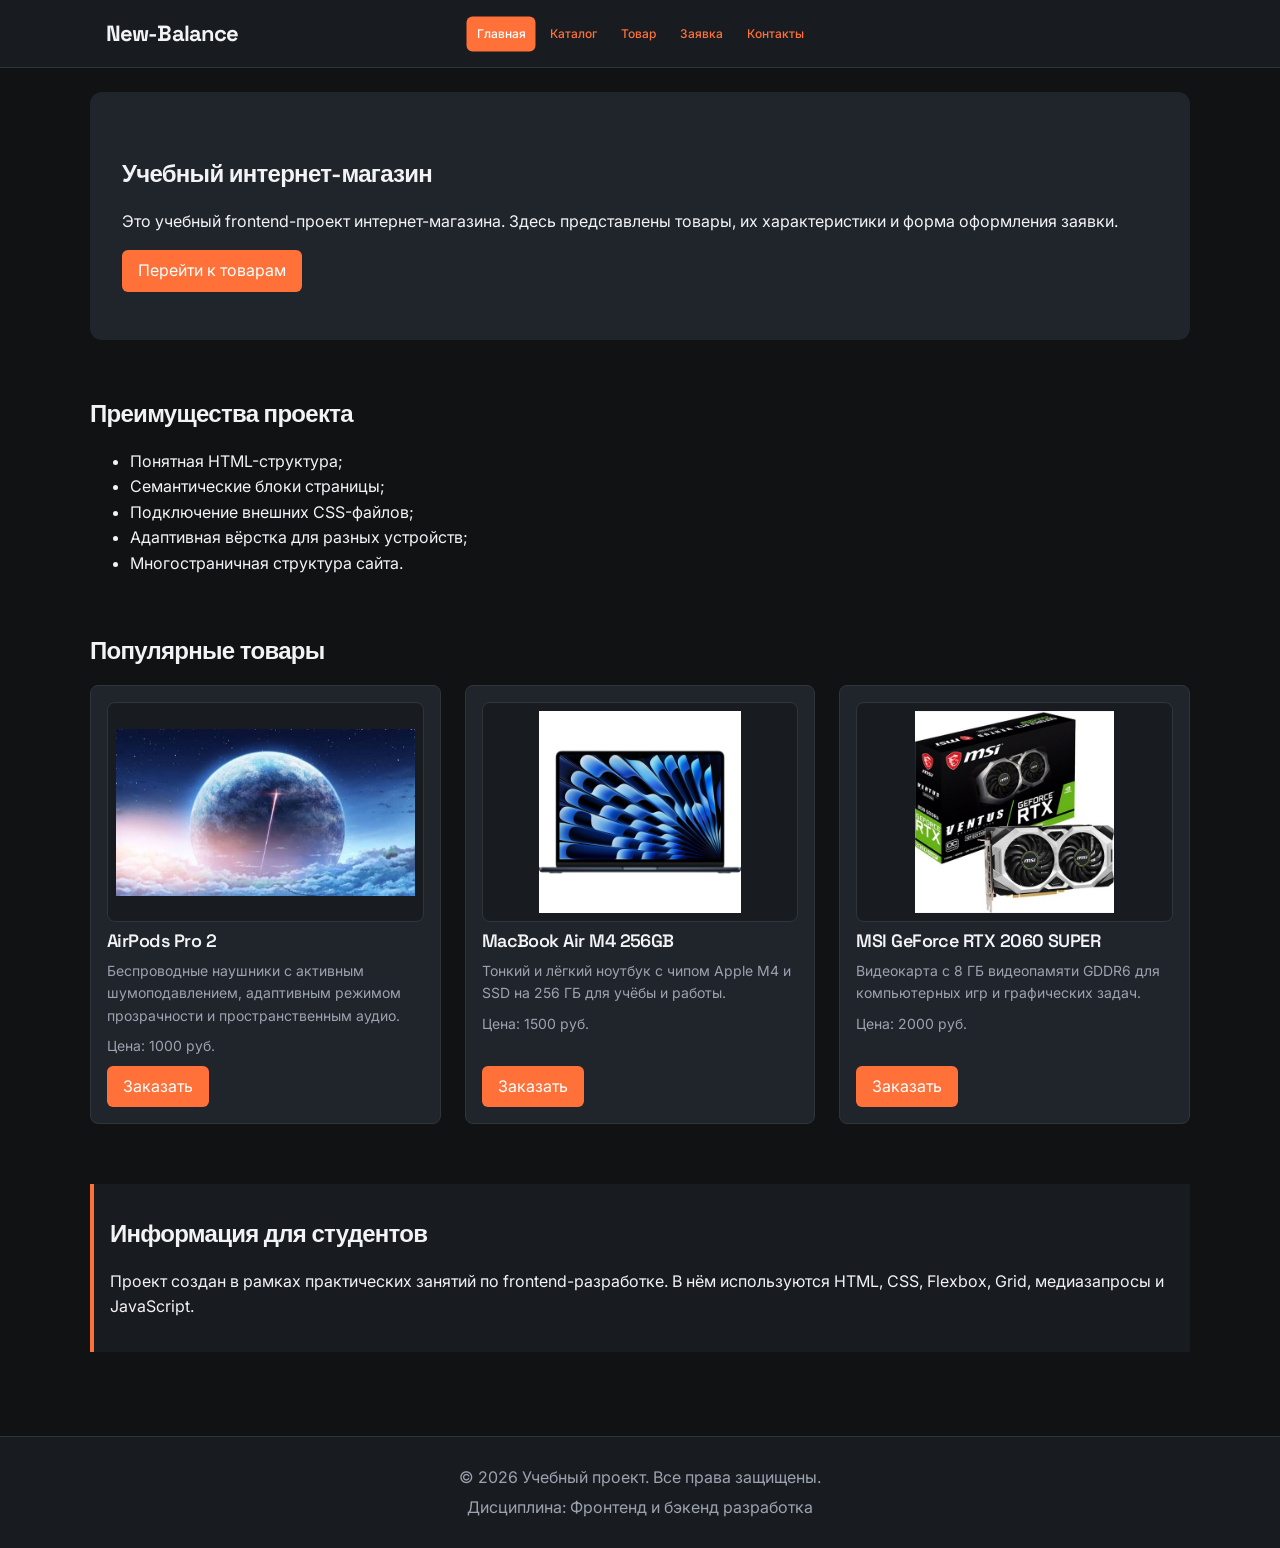
==== index.html @ 028021dd "feat: add responsive layout for shop" ====
<!DOCTYPE html>
<html lang="ru">
<head>
  <meta charset="UTF-8">
  <meta name="viewport" content="width=device-width, initial-scale=1.0">

  <meta name="description" content="Учебный интернет-магазин: каталог товаров, характеристики и оформление заявок.">
  <meta property="og:type" content="website">
  <meta property="og:title" content="Учебный интернет-магазин">
  <meta property="og:description" content="Учебный frontend-проект интернет-магазина.">

  <title>Учебный интернет-магазин</title>

  <link rel="stylesheet" href="css/style.css">
  <link rel="stylesheet" href="css/responsive.css">

  <script src="js/main.js" defer></script>

  <link rel="preconnect" href="https://fonts.googleapis.com">
  <link rel="preconnect" href="https://fonts.gstatic.com" crossorigin>
  <link href="https://fonts.googleapis.com/css2?family=IBM+Plex+Mono:wght@400;500&family=Inter:wght@400;500;600;700;800&family=Space+Grotesk:wght@500;600;700&display=swap" rel="stylesheet">
</head>

<body>
  <a class="skip-link" href="#main">Перейти к основному содержимому</a>

  <header>
    <div class="site-header">
      <a class="site-logo" href="index.html">New-Balance</a>

      <nav class="site-nav" aria-label="Основная навигация">
        <ul class="site-nav__list">
          <li><a href="index.html" aria-current="page">Главная</a></li>
          <li><a href="catalog.html">Каталог</a></li>
          <li><a href="product.html">Товар</a></li>
          <li><a href="order.html">Заявка</a></li>
          <li><a href="contacts.html">Контакты</a></li>
        </ul>
      </nav>
    </div>
  </header>

  <main id="main">
    <section class="hero">
      <h1>Учебный интернет-магазин</h1>

      <p>
        Это учебный frontend-проект интернет-магазина.
        Здесь представлены товары, их характеристики и форма оформления заявки.
      </p>

      <a class="button" href="#popular">Перейти к товарам</a>
    </section>

    <section class="section" id="advantages">
      <h2>Преимущества проекта</h2>

      <ul class="advantages-list">
        <li>Понятная HTML-структура;</li>
        <li>Семантические блоки страницы;</li>
        <li>Подключение внешних CSS-файлов;</li>
        <li>Адаптивная вёрстка для разных устройств;</li>
        <li>Многостраничная структура сайта.</li>
      </ul>
    </section>

    <section class="section" id="popular">
      <h2>Популярные товары</h2>

      <div class="products-grid">

        <article class="product-card">
          <img
            class="product-card__image"
            src="images/images (1).jpeg"
            srcset="
              images/responsive/airpods-480.jpeg 480w,
              images/responsive/airpods-960.jpeg 960w
            "
            sizes="(max-width: 767px) 100vw, (max-width: 1023px) 50vw, 33vw"
            alt="Беспроводные наушники Apple AirPods Pro 2"
            loading="lazy"
          >

          <h3>AirPods Pro 2</h3>

          <p>
            Беспроводные наушники с активным шумоподавлением,
            адаптивным режимом прозрачности и пространственным аудио.
          </p>

          <p>Цена: 1000 руб.</p>

          <button
            class="button product-card__button"
            type="button"
            data-product="AirPods Pro 2"
          >
            Заказать
          </button>
        </article>

        <article class="product-card">
          <img
            class="product-card__image"
            src="images/macbook.jpeg"
            srcset="
              images/responsive/macbook-480.jpeg 480w,
              images/responsive/macbook-960.jpeg 960w
            "
            sizes="(max-width: 767px) 100vw, (max-width: 1023px) 50vw, 33vw"
            alt="Ноутбук Apple MacBook Air M4"
            loading="lazy"
          >

          <h3>MacBook Air M4 256GB</h3>

          <p>
            Тонкий и лёгкий ноутбук с чипом Apple M4
            и SSD на 256 ГБ для учёбы и работы.
          </p>

          <p>Цена: 1500 руб.</p>

          <button
            class="button product-card__button"
            type="button"
            data-product="MacBook Air M4 256GB"
          >
            Заказать
          </button>
        </article>

        <article class="product-card">
          <img
            class="product-card__image"
            src="images/video.jpeg"
            srcset="
              images/responsive/video-480.jpeg 480w,
              images/responsive/video-960.jpeg 960w
            "
            sizes="(max-width: 767px) 100vw, (max-width: 1023px) 50vw, 33vw"
            alt="Видеокарта MSI GeForce RTX 2060 SUPER"
            loading="lazy"
          >

          <h3>MSI GeForce RTX 2060 SUPER</h3>

          <p>
            Видеокарта с 8 ГБ видеопамяти GDDR6
            для компьютерных игр и графических задач.
          </p>

          <p>Цена: 2000 руб.</p>

          <button
            class="button product-card__button"
            type="button"
            data-product="MSI GeForce RTX 2060 SUPER"
          >
            Заказать
          </button>
        </article>

      </div>
    </section>

    <aside class="aside-info">
      <h2>Информация для студентов</h2>

      <p>
        Проект создан в рамках практических занятий по frontend-разработке.
        В нём используются HTML, CSS, Flexbox, Grid, медиазапросы
        и JavaScript.
      </p>
    </aside>
  </main>

  <footer id="contacts">
    <p>&copy; 2026 Учебный проект. Все права защищены.</p>
    <p>Дисциплина: Фронтенд и бэкенд разработка</p>
  </footer>

  <dialog
    class="order-dialog"
    id="order-dialog"
    aria-labelledby="order-dialog-title"
  >
    <h2 id="order-dialog-title">Оформление заявки</h2>

    <form class="order-form" id="order-form" action="#" method="post" novalidate>
      <input id="selected-product" name="selected-product" type="hidden">

      <div class="form-field">
        <label for="order-name">Имя</label>
        <input
          id="order-name"
          name="name"
          type="text"
          placeholder="Введите ваше имя"
          minlength="2"
          autocomplete="given-name"
          required
        >
      </div>

      <div class="form-field">
        <label for="order-email">E-mail</label>
        <input
          id="order-email"
          name="email"
          type="email"
          placeholder="example@mail.ru"
          autocomplete="email"
          required
        >
      </div>

      <div class="form-field">
        <label for="order-phone">Телефон</label>
        <input
          id="order-phone"
          name="phone"
          type="tel"
          inputmode="tel"
          placeholder="+7 (900) 000-00-00"
          pattern="^\+7 \(\d{3}\) \d{3}-\d{2}-\d{2}$"
          autocomplete="tel"
          required
        >
        <small>Формат: +7 (900) 000-00-00</small>
      </div>

      <div class="form-field">
        <label for="order-date">Дата связи</label>
        <input
          id="order-date"
          name="date"
          type="date"
        >
      </div>

      <div class="form-field">
        <label for="order-topic">Тема заявки</label>
        <select id="order-topic" name="topic" required>
          <option value="">Выберите тему</option>
          <option value="product">Заказ товара</option>
          <option value="consultation">Консультация</option>
          <option value="delivery">Доставка</option>
        </select>
      </div>

      <div class="form-field">
        <label for="order-comment">Комментарий</label>
        <textarea
          id="order-comment"
          name="comment"
          rows="4"
          placeholder="Укажите дополнительную информацию"
        ></textarea>
      </div>

      <div class="form-field form-field--checkbox">
        <label for="order-agreement">
          <input
            id="order-agreement"
            name="agreement"
            type="checkbox"
            required
          >
          Я согласен на обработку данных
        </label>
      </div>

      <div class="form-actions">
        <button type="button" id="close-order-dialog">Закрыть</button>
        <button type="submit">Отправить заявку</button>
      </div>
    </form>
  </dialog>

  <p class="success-message" id="success-message" hidden>
    Форма успешно отправлена!
  </p>
</body>
</html>
---- css/style.css ----
/* ==================================================
   1. Переменные проекта
   ================================================== */

:root {
  /* Цвета */
  --color-bg: #111214;
  --color-text: #F2F3F5;
  --color-muted: #9CA3AF;
  --color-primary: #FF7139;
  --color-primary-dark: #E85C25;
  --color-border: #30343B;
  --color-surface: #181B20;
  --color-surface-accent: #20242B;
  --color-white: #FFFFFF;
  --color-danger: #F87171;
  --color-success: #4ADE80;
  --color-success-bg: rgba(74, 222, 128, 0.1);

  /* Отступы */
  --space-xs: 4px;
  --space-sm: 8px;
  --space-md: 16px;
  --space-lg: 24px;
  --space-xl: 60px;

  /* Скругления */
  --radius-sm: 6px;
  --radius-md: 8px;
  --radius-lg: 12px;

  /* Размеры */
  --container-width: 1100px;
}


/* ==================================================
   2. Базовые стили страницы
   ================================================== */

* {
  box-sizing: border-box;
}

html {
  scroll-behavior: smooth;
}

body {
  min-height: 100vh;
  margin: 0;
  display: flex;
  flex-direction: column;
  font-family: "Inter", Arial, sans-serif;
  line-height: 1.6;
  color: var(--color-text);
  background-color: var(--color-bg);
}

main {
  flex: 1;
  padding: var(--space-lg);
}

section {
  margin-bottom: var(--space-lg);
}

section h2 {
  margin-top: 0;
}

h1,
h2,
h3 {
  font-family: "Space Grotesk", sans-serif;
  font-weight: 600;
  line-height: 1.2;
  letter-spacing: -0.03em;
  color: var(--color-text);
}

a {
  color: var(--color-primary);
}

a:focus-visible {
  outline: 2px solid var(--color-primary);
  outline-offset: 3px;
}

button {
  font: inherit;
}

:target {
  outline: 2px dashed var(--color-primary);
  outline-offset: 4px;
}


/* ==================================================
   3. Ссылка для перехода к основному содержимому
   ================================================== */

.skip-link {
  position: absolute;
  top: 8px;
  left: 8px;
  z-index: 2000;
  padding: 12px 16px;
  border-radius: var(--radius-sm);
  background-color: var(--color-primary);
  color: var(--color-white);
  text-decoration: none;
  transform: translateY(-150%);
}

.skip-link:focus {
  transform: translateY(0);
  outline: 3px solid var(--color-white);
  outline-offset: 3px;
}


/* ==================================================
   4. Шапка сайта и навигация
   ================================================== */

header {
  position: sticky;
  top: 0;
  z-index: 1000;
  width: 100%;
  height: auto;
  margin-left: auto;
  margin-right: auto;
  padding: 0;
  background-color: var(--color-surface);
  border-bottom: 1px solid var(--color-border);
}

.site-header {
  display: flex;
  flex-direction: row;
  align-items: center;
  justify-content: space-between;
  gap: 24px;
  width: 100%;
  max-width: var(--container-width);
  min-height: 90px;
  margin: 0 auto;
  padding: 0 24px;
}

/* Название сайта */
.site-logo {
  position: static;
  flex-shrink: 0;
  font-family: "Space Grotesk", sans-serif;
  font-size: 22px;
  font-weight: 700;
  letter-spacing: -0.04em;
  color: var(--color-text);
  text-decoration: none;
  white-space: nowrap;
}

/* Контейнер меню */
.site-nav {
  width: 100%;
  min-width: 0;
}

/* Список ссылок меню */
.site-nav__list {
  display: flex;
  flex-direction: row;
  align-items: center;
  justify-content: flex-end;
  flex-wrap: wrap;
  gap: 4px;
  margin: 0;
  padding: 0;
  list-style: none;
}

.site-nav__list li {
  flex-shrink: 0;
  margin: 0;
}

/* Ссылки меню */
.site-nav__list a {
  display: inline-block;
  padding: var(--space-sm) var(--space-md);
  border-radius: var(--radius-sm);
  color: var(--color-primary);
  font-family: "Inter", Arial, sans-serif;
  font-size: 12px;
  font-weight: 500;
  text-decoration: none;
  white-space: nowrap;
}

.site-nav__list a:hover {
  color: var(--color-white);
  background-color: var(--color-primary);
}

.site-nav__list a[aria-current="page"] {
  color: var(--color-white);
  background-color: var(--color-primary);
}


/* ==================================================
   5. Главная страница и общие секции
   ================================================== */

.hero {
  max-width: var(--container-width);
  margin: 0 auto var(--space-xl);
  padding: var(--space-xl) var(--space-lg);
  background-color: var(--color-surface-accent);
  border-radius: var(--radius-lg);
}

.section {
  max-width: var(--container-width);
  margin: 0 auto var(--space-xl);
}

.aside-info {
  max-width: var(--container-width);
  margin: 0 auto var(--space-xl);
  padding: var(--space-md);
  border-left: 4px solid var(--color-primary);
  background-color: var(--color-surface);
}


/* ==================================================
   6. Карточки товаров и изображения
   ================================================== */

.products-grid {
  display: grid;
  grid-template-columns: repeat(3, minmax(0, 1fr));
  gap: var(--space-lg);
}

.product-card {
  display: flex;
  flex-direction: column;
  gap: var(--space-sm);
  min-width: 0;
  margin-bottom: 0;
  padding: var(--space-md);
  border: 1px solid var(--color-border);
  border-radius: var(--radius-md);
  background-color: var(--color-surface-accent);
  color: var(--color-text);
}

.product-card h3 {
  margin: 0;
  font-size: 18px;
}

.product-card p {
  margin: 0;
  color: var(--color-muted);
  font-size: 14px;
  line-height: 1.6;
}

.product-card .button {
  margin-top: auto;
  align-self: flex-start;
}

/* Фото товара */
.product-card__image {
  display: block;
  width: 100%;
  height: 220px;
  padding: var(--space-sm);
  object-fit: contain;
  background-color: var(--color-surface);
  border: 1px solid var(--color-border);
  border-radius: var(--radius-md);
  transition: transform 0.3s ease;
}

/* Увеличение фотографии при наведении */
.product-card:hover .product-card__image {
  transform: scale(1.03);
}


/* ==================================================
   7. Каталог и фильтры
   ================================================== */

.catalog-layout {
  display: grid;
  grid-template-columns: 260px minmax(0, 1fr);
  grid-template-areas: "filters products";
  gap: var(--space-lg);
  max-width: var(--container-width);
  margin: 0 auto var(--space-xl);
}

.catalog-filters {
  grid-area: filters;
  min-width: 0;
  padding: var(--space-md);
  border: 1px solid var(--color-border);
  border-radius: var(--radius-md);
  background-color: var(--color-surface);
}

.catalog-products {
  grid-area: products;
  min-width: 0;
}

.filters-form {
  display: grid;
  gap: var(--space-md);
}

.filters-form fieldset {
  margin: 0;
  padding: var(--space-md);
  border: 1px solid var(--color-border);
  border-radius: var(--radius-sm);
}

.filters-form legend {
  font-weight: 700;
}

.filters-form label {
  display: block;
  margin-bottom: var(--space-sm);
}

.filters-form input[type="number"] {
  width: 100%;
  min-height: 44px;
  padding: 8px 10px;
  border: 1px solid var(--color-border);
  border-radius: var(--radius-sm);
  background-color: var(--color-bg);
  color: var(--color-text);
  font: inherit;
}


/* ==================================================
   8. Страница товара
   ================================================== */

.product-detail {
  display: grid;
  grid-template-columns: minmax(0, 1fr) minmax(0, 1fr);
  align-items: start;
  gap: var(--space-lg);
}

.product-detail > img {
  width: 100%;
  max-height: 420px;
  object-fit: contain;
}

.product-detail__info {
  min-width: 0;
}

.product-detail__info h2 {
  margin-top: 0;
}

.product-detail__info p {
  color: var(--color-muted);
}

.product-detail__info strong {
  color: var(--color-text);
}


/* ==================================================
   9. Таблица характеристик
   ================================================== */

.table-wrapper {
  width: 100%;
  overflow-x: auto;
}

.product-table {
  width: 100%;
  min-width: 640px;
  border-collapse: collapse;
  background-color: var(--color-surface);
}

.product-table th,
.product-table td {
  padding: 12px 16px;
  border: 1px solid var(--color-border);
  text-align: left;
}

.product-table th {
  background-color: var(--color-surface-accent);
  font-weight: 600;
}

.product-table tbody th {
  color: var(--color-primary);
}


/* ==================================================
   10. Кнопки
   ================================================== */

.button {
  display: inline-block;
  padding: var(--space-sm) var(--space-md);
  border: none;
  border-radius: var(--radius-sm);
  background-color: var(--color-primary);
  color: var(--color-white);
  text-decoration: none;
  text-align: center;
  cursor: pointer;
}

.button:hover {
  background-color: var(--color-primary-dark);
}

.button:focus-visible {
  outline: 2px solid var(--color-primary);
  outline-offset: 3px;
}

.button:disabled {
  opacity: 0.6;
  cursor: not-allowed;
}


/* ==================================================
   11. Хлебные крошки
   ================================================== */

.breadcrumbs {
  max-width: var(--container-width);
  margin: 0 auto var(--space-md);
  font-size: 14px;
  color: var(--color-muted);
  font-family: "IBM Plex Mono", monospace;
}

.breadcrumbs a {
  color: var(--color-primary);
}

.breadcrumbs span::before {
  content: " / ";
  color: var(--color-muted);
}


/* ==================================================
   12. Формы и модальное окно
   ================================================== */

/* Форма оформления заявки */
.order-form {
  display: grid;
  max-width: 760px;
  margin-top: var(--space-lg);
}

.form-field {
  min-width: 0;
  margin-bottom: var(--space-md);
}

.form-field label {
  display: block;
  margin-bottom: var(--space-xs);
}

.form-field input,
.form-field select,
.form-field textarea {
  width: 100%;
  min-height: 44px;
  padding: 10px 12px;
  border: 1px solid var(--color-border);
  border-radius: var(--radius-sm);
  background-color: var(--color-bg);
  color: var(--color-text);
  font: inherit;
}

.form-field textarea {
  min-height: 120px;
  resize: vertical;
}

.form-field input::placeholder,
.form-field textarea::placeholder {
  color: var(--color-muted);
}

.form-field input[type="checkbox"] {
  width: 18px;
  min-height: 18px;
  height: 18px;
  margin: 2px 0 0;
  accent-color: var(--color-primary);
}

.form-field--checkbox label {
  display: flex;
  align-items: flex-start;
  gap: 10px;
}

.form-field input:hover,
.form-field select:hover,
.form-field textarea:hover {
  border-color: var(--color-primary);
}

.form-field input:focus-visible,
.form-field select:focus-visible,
.form-field textarea:focus-visible,
.form-actions button:focus-visible {
  outline: 2px solid var(--color-primary);
  outline-offset: 3px;
}

.form-field small {
  display: block;
  margin-top: var(--space-xs);
  color: var(--color-muted);
  font-family: "IBM Plex Mono", monospace;
}

/* Модальное окно */
.order-dialog {
  width: min(100% - 32px, 560px);
  max-height: 90vh;
  overflow-y: auto;
  padding: var(--space-lg);
  border: 1px solid var(--color-border);
  border-radius: var(--radius-lg);
  background-color: var(--color-surface);
  color: var(--color-text);
}

.order-dialog::backdrop {
  background-color: rgba(0, 0, 0, 0.7);
}

.order-dialog input,
.order-dialog select,
.order-dialog textarea {
  background-color: var(--color-bg);
  color: var(--color-text);
  border-color: var(--color-border);
}

.order-dialog input::placeholder,
.order-dialog textarea::placeholder {
  color: var(--color-muted);
}

/* Ошибки и сообщения */
[aria-invalid="true"] {
  border-color: var(--color-danger);
}

.success-message {
  max-width: var(--container-width);
  margin: var(--space-lg) auto;
  padding: var(--space-md);
  border-left: 4px solid var(--color-success);
  background-color: var(--color-success-bg);
}


/* ==================================================
   13. Кнопки формы
   ================================================== */

.form-actions {
  display: flex;
  flex-wrap: wrap;
  align-items: center;
  gap: 12px;
  margin-top: 20px;
}

.form-actions .button {
  min-height: 44px;
}


/* ==================================================
   14. Подвал сайта
   ================================================== */

footer {
  margin-top: auto;
  padding: var(--space-lg);
  background-color: var(--color-surface);
  border-top: 1px solid var(--color-border);
  color: var(--color-muted);
  text-align: center;
}

footer p {
  margin: 4px 0;
}


/* ==================================================
   15. Уменьшение анимации
   ================================================== */

@media (prefers-reduced-motion: reduce) {
  html {
    scroll-behavior: auto;
  }

  *,
  *::before,
  *::after {
    animation-duration: 0.01ms !important;
    animation-iteration-count: 1 !important;
    transition-duration: 0.01ms !important;
  }
}
---- css/responsive.css ----
/* ==================================================
   Адаптивная вёрстка — Mobile First
   ================================================== */


/* ==================================================
   1. Общие настройки
   ================================================== */

img {
  max-width: 100%;
  height: auto;
}

header {
  height: auto;
}

main {
  padding: 16px;
}


/* ==================================================
   2. Шапка сайта и навигация
   ================================================== */

.site-header {
  flex-direction: column;
  align-items: flex-start;
  gap: 12px;
  min-height: auto;
  padding: 16px;
}

.site-logo {
  position: static;
  left: auto;
}

.site-nav {
  width: 100%;
}

.site-nav__list {
  flex-wrap: wrap;
  justify-content: flex-start;
  gap: 4px;
  margin: 0;
  overflow: visible;
}

.site-nav__list li {
  margin: 0;
}

.site-nav__list a {
  padding: 8px 10px;
  white-space: normal;
}


/* ==================================================
   3. Главный экран
   ================================================== */

.hero {
  padding: 32px 16px;
}


/* ==================================================
   4. Карточки товаров
   ================================================== */

.products-grid {
  grid-template-columns: minmax(0, 1fr);
}

.product-card {
  min-width: 0;
}

.product-card__image {
  width: 100%;
  height: 220px;
  aspect-ratio: 4 / 3;
}


/* ==================================================
   5. Каталог
   ================================================== */

.catalog-layout {
  grid-template-columns: minmax(0, 1fr);
  grid-template-areas:
    "filters"
    "products";
}

.catalog-filters {
  grid-area: filters;
}

.catalog-products {
  grid-area: products;
}


/* ==================================================
   6. Страница товара
   ================================================== */

.product-detail {
  grid-template-columns: minmax(0, 1fr);
}

.product-detail > img {
  width: 100%;
  max-height: 320px;
}


/* ==================================================
   7. Таблица характеристик
   ================================================== */

.table-wrapper {
  max-width: 100%;
  overflow-x: auto;
  -webkit-overflow-scrolling: touch;
}

.product-table {
  min-width: 640px;
}


/* ==================================================
   8. Формы и кнопки
   ================================================== */

.order-form {
  grid-template-columns: minmax(0, 1fr);
}

.filters-form input[type="number"] {
  min-height: 44px;
}

.form-field input,
.form-field select,
.form-field textarea {
  min-height: 44px;
}

.form-field textarea {
  min-height: 120px;
}

.form-actions {
  flex-direction: column;
  align-items: stretch;
}

.form-actions .button {
  width: 100%;
  min-height: 44px;
}


/* ==================================================
   9. Планшеты — от 768px
   ================================================== */

@media (min-width: 768px) {

  main {
    padding: 24px;
  }

  /* Шапка */
  .site-header {
    flex-direction: row;
    align-items: center;
    gap: 16px;
  }

  .site-header {
  position: relative;
}

.site-nav {
  position: absolute;
  top: 50%;
  left: 50%;
  width: max-content;
  transform: translate(-50%, -50%);
}

.site-nav__list {
  justify-content: center;
}
  /* Карточки товаров */
  .products-grid {
    grid-template-columns: repeat(2, minmax(0, 1fr));
  }

  /* Каталог */
  .catalog-layout {
    grid-template-columns: 220px minmax(0, 1fr);
    grid-template-areas: "filters products";
  }

  /* Главный экран */
  .hero {
    padding: 48px 32px;
  }

  /* Страница товара */
  .product-detail {
    grid-template-columns: repeat(2, minmax(0, 1fr));
  }

  .product-detail > img {
    max-height: 420px;
  }

  /* Форма */
  .order-form {
    grid-template-columns: repeat(2, minmax(0, 1fr));
    column-gap: 24px;
  }

  .form-field--checkbox,
  .form-actions {
    grid-column: 1 / -1;
  }

  .form-actions {
    flex-direction: row;
    align-items: center;
  }

  .form-actions .button {
    width: auto;
  }
}


/* ==================================================
   10. Большие экраны — от 1024px
   ================================================== */

@media (min-width: 1024px) {

  .products-grid {
    grid-template-columns: repeat(3, minmax(0, 1fr));
  }

  .catalog-layout {
    grid-template-columns: 260px minmax(0, 1fr);
  }
}


/* ==================================================
   11. Очень узкие экраны — до 360px
   ================================================== */

@media (max-width: 360px) {

  main {
    padding: 12px;
  }

  .site-header {
    padding: 12px;
  }

  .site-nav__list {
    gap: 2px;
  }

  .site-nav__list a {
    padding: 7px 8px;
    font-size: 11px;
  }

  .product-card {
    padding: 12px;
  }

  .hero {
    padding: 24px 12px;
  }
}
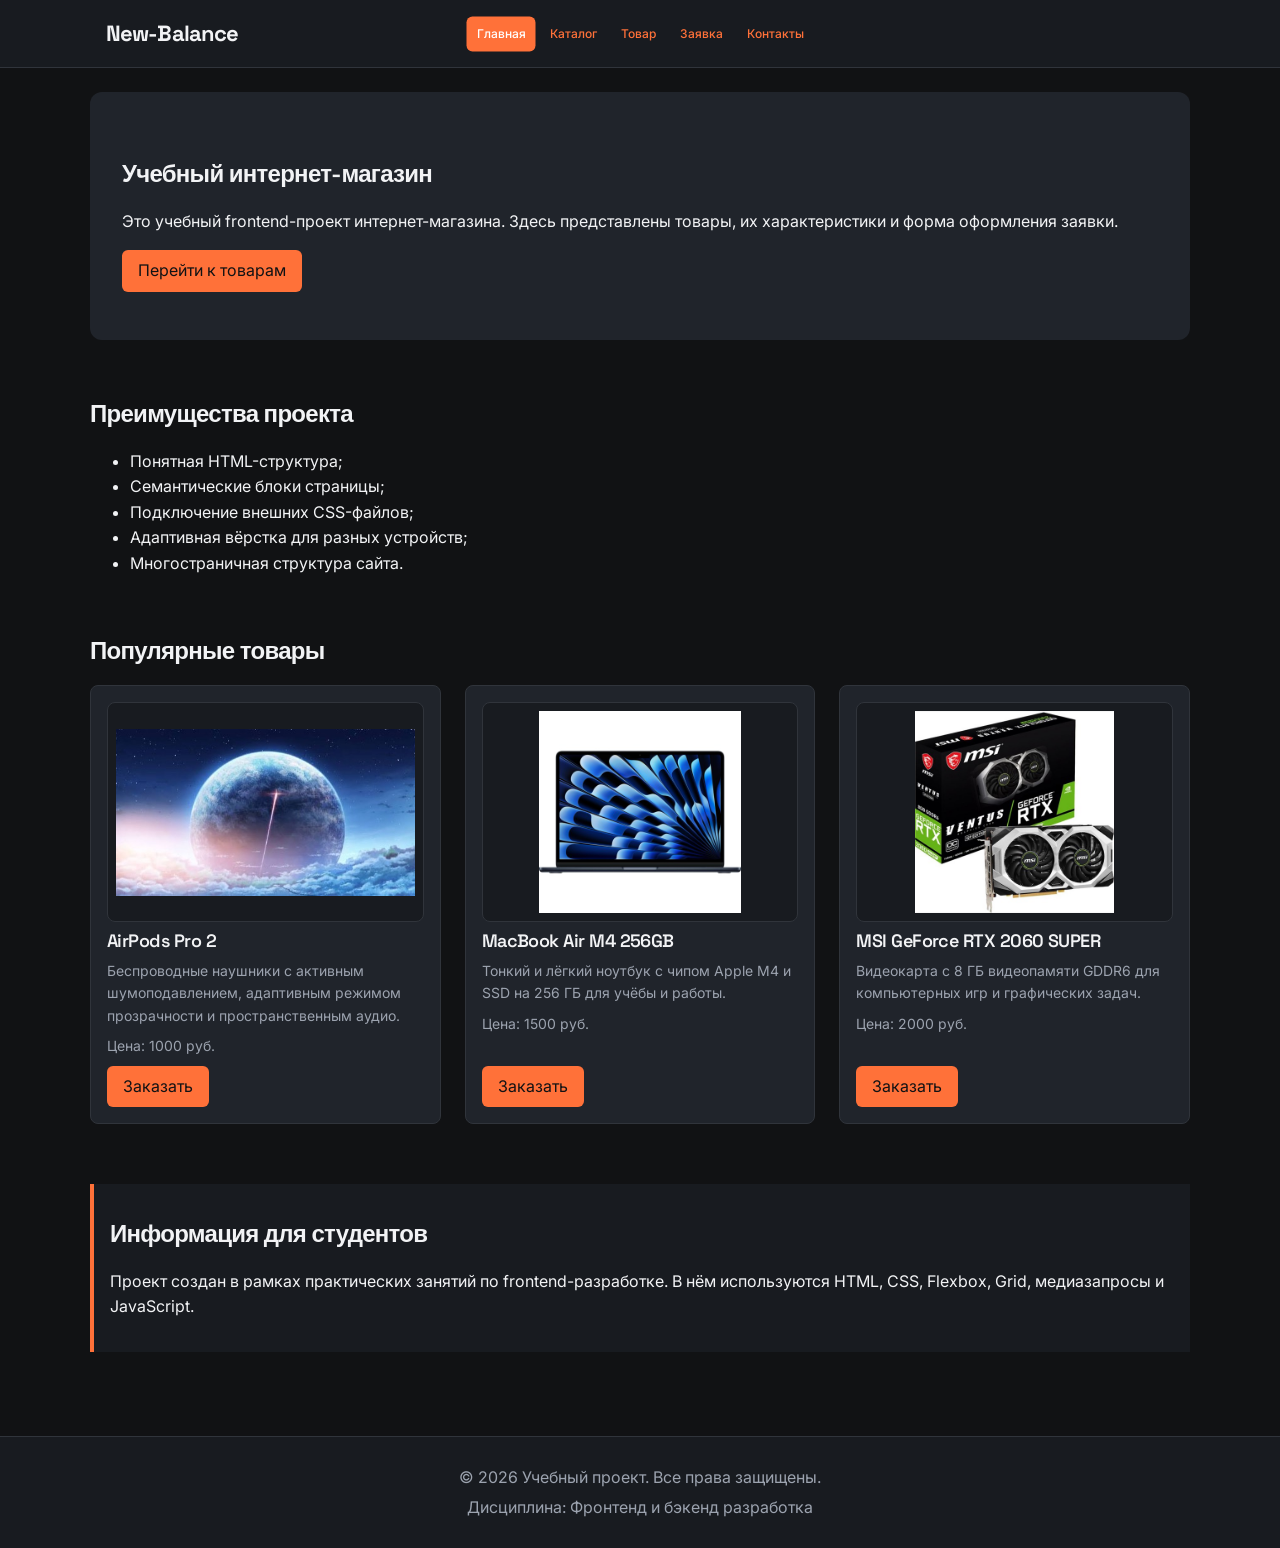
==== commit 282250a1: "feat: complete KR3 accessibility audit" ====
--- a/index.html
+++ b/index.html
@@ -27,7 +27,7 @@
 
   <header>
     <div class="site-header">
-      <a class="site-logo" href="index.html">New-Balance</a>
+      <a class="site-logo" href="index.html" aria-current="page">New-Balance</a>
 
       <nav class="site-nav" aria-label="Основная навигация">
         <ul class="site-nav__list">
@@ -189,7 +189,7 @@
   >
     <h2 id="order-dialog-title">Оформление заявки</h2>
 
-    <form class="order-form" id="order-form" action="#" method="post" novalidate>
+    <form class="order-form" id="order-form" action="#" method="post">
       <input id="selected-product" name="selected-product" type="hidden">
 
       <div class="form-field">
@@ -274,8 +274,8 @@
       </div>
 
       <div class="form-actions">
-        <button type="button" id="close-order-dialog">Закрыть</button>
-        <button type="submit">Отправить заявку</button>
+        <button class="button" type="button" id="close-order-dialog">Закрыть</button>
+        <button class="button" type="submit">Отправить заявку</button>
       </div>
     </form>
   </dialog>
--- a/css/style.css
+++ b/css/style.css
@@ -652,4 +652,58 @@
     animation-iteration-count: 1 !important;
     transition-duration: 0.01ms !important;
   }
-}+}
+
+/* ==================================================
+   Дополнительные исправления доступности (A11y)
+   ================================================== */
+
+/* Тёмный текст на оранжевых элементах повышает контрастность. */
+/* Контрастность кнопок и ссылки пропуска. */
+.skip-link,
+.button {
+  color: var(--color-bg);
+}
+
+.button:hover {
+  color: var(--color-bg);
+  background-color: var(--color-primary-dark);
+}
+
+/* Единый хорошо заметный фокус при навигации с клавиатуры. */
+a:focus-visible,
+button:focus-visible,
+input:focus-visible,
+select:focus-visible,
+textarea:focus-visible {
+  outline: 3px solid var(--color-primary);
+  outline-offset: 3px;
+}
+
+/* Подпись таблицы характеристик. */
+.product-table caption {
+  padding: 12px 0;
+  color: var(--color-text);
+  font-weight: 600;
+  text-align: left;
+}
+
+/* Скрытые сообщения не должны отображаться до отправки формы. */
+[hidden] {
+  display: none !important;
+}
+
+/* Учитываем настройку пользователя по уменьшению движения. */
+@media (prefers-reduced-motion: reduce) {
+  html {
+    scroll-behavior: auto;
+  }
+
+  *,
+  *::before,
+  *::after {
+    animation-duration: 0.01ms !important;
+    animation-iteration-count: 1 !important;
+    transition-duration: 0.01ms !important;
+  }
+}
--- a/css/responsive.css
+++ b/css/responsive.css
@@ -1,30 +1,15 @@
-/* ==================================================
-   Адаптивная вёрстка — Mobile First
-   ================================================== */
-
-
-/* ==================================================
-   1. Общие настройки
-   ================================================== */
+/* Адаптивная вёрстка — Mobile First */
 
 img {
   max-width: 100%;
   height: auto;
 }
 
-header {
-  height: auto;
-}
-
 main {
   padding: 16px;
 }
 
-
-/* ==================================================
-   2. Шапка сайта и навигация
-   ================================================== */
-
+/* Мобильная шапка */
 .site-header {
   flex-direction: column;
   align-items: flex-start;
@@ -59,20 +44,11 @@
   white-space: normal;
 }
 
-
-/* ==================================================
-   3. Главный экран
-   ================================================== */
-
 .hero {
   padding: 32px 16px;
 }
 
-
-/* ==================================================
-   4. Карточки товаров
-   ================================================== */
-
+/* На телефоне карточки, товар и форма идут в одну колонку */
 .products-grid {
   grid-template-columns: minmax(0, 1fr);
 }
@@ -87,16 +63,9 @@
   aspect-ratio: 4 / 3;
 }
 
-
-/* ==================================================
-   5. Каталог
-   ================================================== */
-
 .catalog-layout {
   grid-template-columns: minmax(0, 1fr);
-  grid-template-areas:
-    "filters"
-    "products";
+  grid-template-areas: "filters" "products";
 }
 
 .catalog-filters {
@@ -107,11 +76,6 @@
   grid-area: products;
 }
 
-
-/* ==================================================
-   6. Страница товара
-   ================================================== */
-
 .product-detail {
   grid-template-columns: minmax(0, 1fr);
 }
@@ -120,11 +84,6 @@
   width: 100%;
   max-height: 320px;
 }
-
-
-/* ==================================================
-   7. Таблица характеристик
-   ================================================== */
 
 .table-wrapper {
   max-width: 100%;
@@ -136,19 +95,11 @@
   min-width: 640px;
 }
 
-
-/* ==================================================
-   8. Формы и кнопки
-   ================================================== */
-
 .order-form {
   grid-template-columns: minmax(0, 1fr);
 }
 
-.filters-form input[type="number"] {
-  min-height: 44px;
-}
-
+.filters-form input[type="number"],
 .form-field input,
 .form-field select,
 .form-field textarea {
@@ -169,56 +120,45 @@
   min-height: 44px;
 }
 
-
-/* ==================================================
-   9. Планшеты — от 768px
-   ================================================== */
-
+/* Планшеты */
 @media (min-width: 768px) {
-
   main {
     padding: 24px;
   }
 
-  /* Шапка */
   .site-header {
+    position: relative;
     flex-direction: row;
     align-items: center;
     gap: 16px;
   }
 
-  .site-header {
-  position: relative;
-}
-
-.site-nav {
-  position: absolute;
-  top: 50%;
-  left: 50%;
-  width: max-content;
-  transform: translate(-50%, -50%);
-}
-
-.site-nav__list {
-  justify-content: center;
-}
-  /* Карточки товаров */
+  /* Центрируем меню в шапке на широких экранах */
+  .site-nav {
+    position: absolute;
+    top: 50%;
+    left: 50%;
+    width: max-content;
+    transform: translate(-50%, -50%);
+  }
+
+  .site-nav__list {
+    justify-content: center;
+  }
+
   .products-grid {
     grid-template-columns: repeat(2, minmax(0, 1fr));
   }
 
-  /* Каталог */
   .catalog-layout {
     grid-template-columns: 220px minmax(0, 1fr);
     grid-template-areas: "filters products";
   }
 
-  /* Главный экран */
   .hero {
     padding: 48px 32px;
   }
 
-  /* Страница товара */
   .product-detail {
     grid-template-columns: repeat(2, minmax(0, 1fr));
   }
@@ -227,7 +167,6 @@
     max-height: 420px;
   }
 
-  /* Форма */
   .order-form {
     grid-template-columns: repeat(2, minmax(0, 1fr));
     column-gap: 24px;
@@ -248,13 +187,8 @@
   }
 }
 
-
-/* ==================================================
-   10. Большие экраны — от 1024px
-   ================================================== */
-
+/* Ноутбуки и большие экраны */
 @media (min-width: 1024px) {
-
   .products-grid {
     grid-template-columns: repeat(3, minmax(0, 1fr));
   }
@@ -264,13 +198,8 @@
   }
 }
 
-
-/* ==================================================
-   11. Очень узкие экраны — до 360px
-   ================================================== */
-
+/* Очень узкие телефоны */
 @media (max-width: 360px) {
-
   main {
     padding: 12px;
   }
@@ -295,4 +224,4 @@
   .hero {
     padding: 24px 12px;
   }
-}+}
